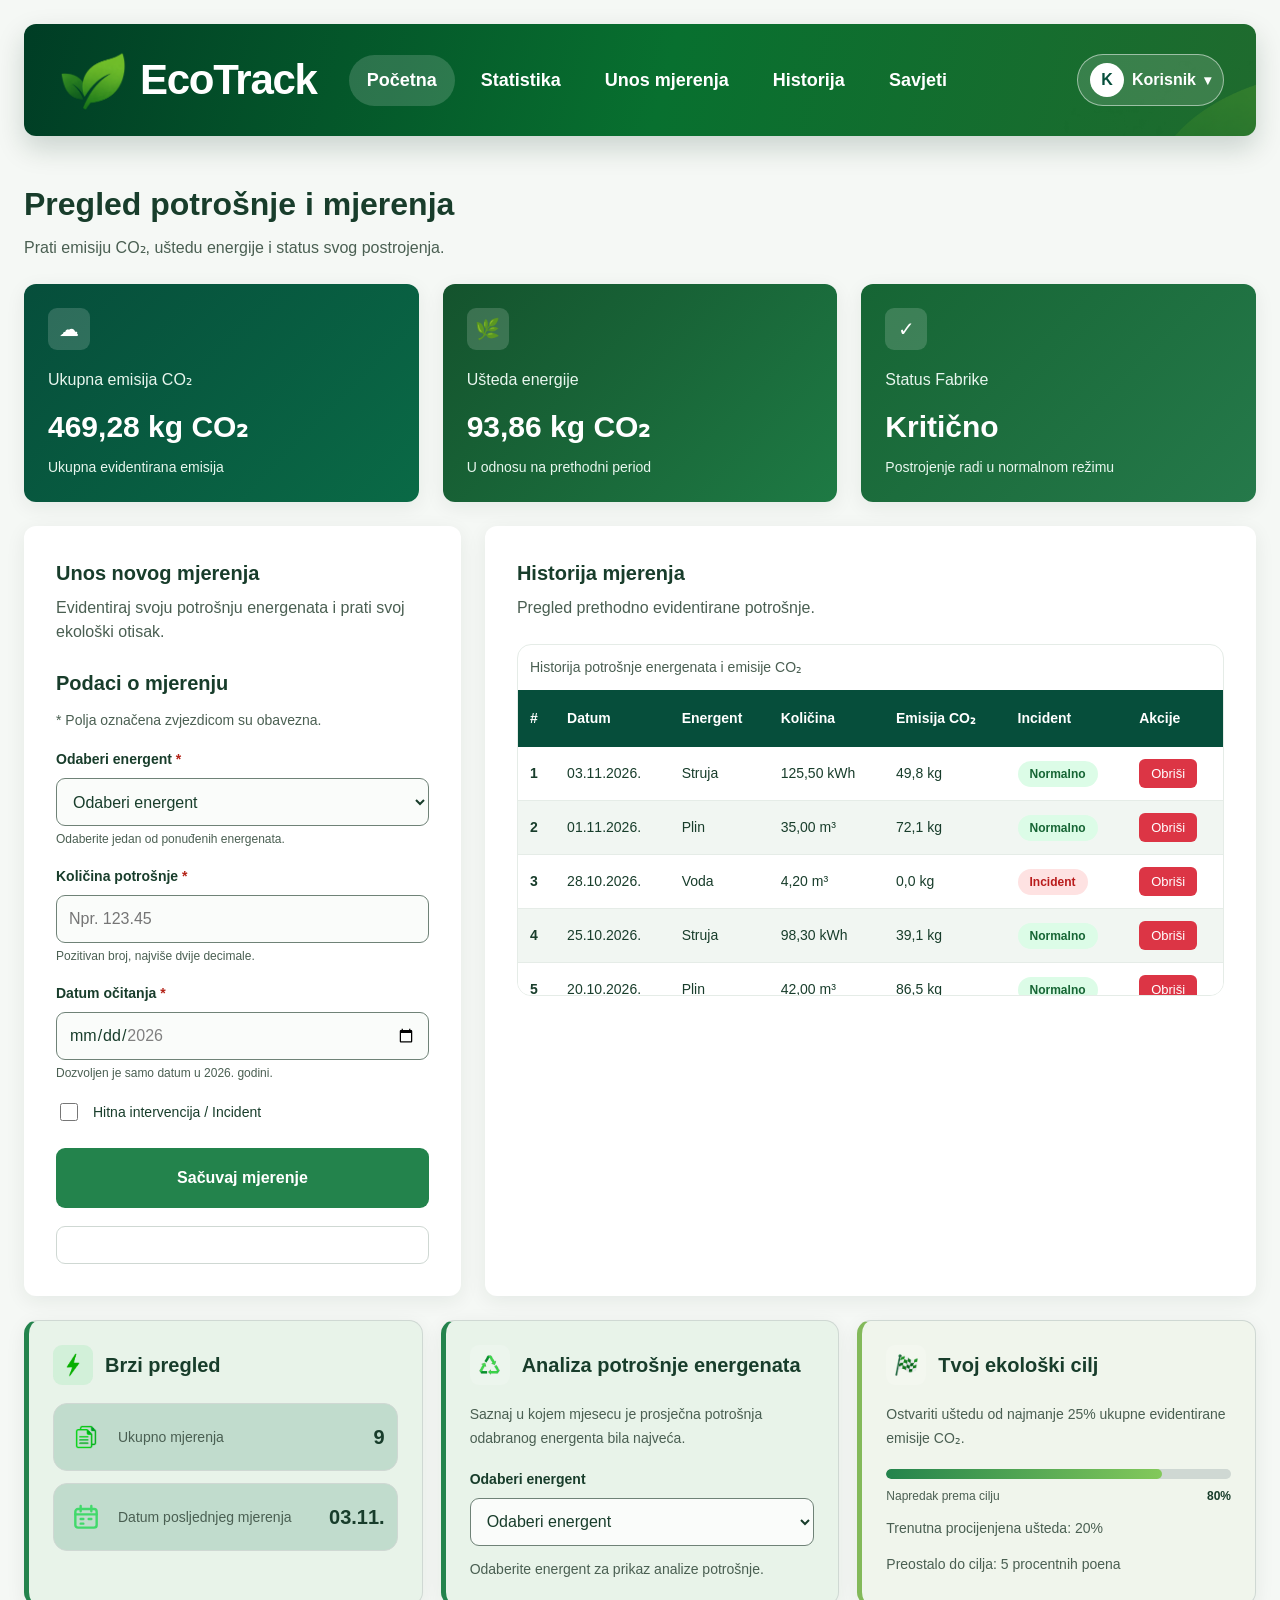
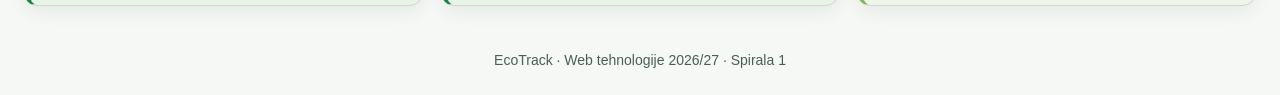
==== index.html @ dee5cf3b "Uradjena prepravka rasporeda repozitorija main(spirala2)" ====
<!DOCTYPE html>
<html lang="bs">
<head>
    <meta charset="UTF-8">
    <meta name="viewport" content="width=device-width, initial-scale=1.0">
    <title>EcoTrack</title>
    <link rel="stylesheet" href="css/stil.css">
</head>

<body>

<!--ZAGLAVLJE-->
    <header class="site-header">

        <h1 class="logo">
            <img src="slike/ecotrack-logo.png" alt="">
            EcoTrack
        </h1>

        <nav class="main-nav" aria-label="Glavna navigacija">
            <ul>
                <li><a href="#pocetna" aria-current="page">Početna</a></li>
                <li><a href="#statistika">Statistika</a></li>
                <li><a href="#mjerenje">Unos mjerenja</a></li>
                <li><a href="#historija">Historija</a></li>
                <li><a href="#savjeti">Savjeti</a></li>
            </ul>
        </nav>

        <nav class="profile-menu" aria-label="Korisnički meni">
            <input class="profile-toggle sr-only" type="checkbox" id="profile-toggle">
            <label class="profile-trigger" for="profile-toggle">
                <span class="profile-avatar" aria-hidden="true">K</span>
                <span class="profile-name">Korisnik</span>
                <span class="profile-arrow" aria-hidden="true">▾</span>
                <span class="sr-only">– korisnički meni</span>
            </label>
            <ul class="profile-dropdown">
                <li><a href="#profil">Moj profil</a></li>
                <li><a href="#postavke">Postavke</a></li>
                <li><a href="#odjava">Odjava</a></li>
            </ul>
        </nav>

    </header>


    <!-- GLAVNI RADNI PROSTOR -->
    <main class="main-content" id="pocetna">

        <header class="dashboard-heading">
            <h2>Pregled potrošnje i mjerenja</h2>
            <p>Prati emisiju CO₂, uštedu energije i status svog postrojenja.</p>
        </header>

        <section class="statistics-section" id="statistika" aria-label="Pregled statističkih podataka">

            <article class="stat-card co2">
                <span class="stat-icon" aria-hidden="true">☁</span>
                <h3>Ukupna emisija CO₂</h3>
                <p data-testid="kartica-emisija">245,8 <span>kg CO₂</span></p>
                <small>Ukupna evidentirana emisija</small>
            </article>

            <article class="stat-card energy">
                <span class="stat-icon" aria-hidden="true">🌿</span>
                <h3>Ušteda energije</h3>
                <p data-testid="kartica-usteda">18,5%</p>
                <small>U odnosu na prethodni period</small>
            </article>

            <article class="stat-card status">
                <span class="stat-icon" aria-hidden="true">✓</span>
                <h3>Status Fabrike</h3>
                <p data-testid="kartica-status">Aktivno</p>
                <small>Postrojenje radi u normalnom režimu</small>
            </article>

        </section>


        <!-- Forma za unos mjerenja -->
        <section class="measurement-section" id="mjerenje" aria-labelledby="measurement-title">

            <header class="section-header">
                <h2 id="measurement-title">Unos novog mjerenja</h2>
                <p>Evidentiraj svoju potrošnju energenata i prati svoj ekološki otisak.</p>
            </header>

            <form action="#" method="get" data-testid="forma">
                <fieldset>
                    <legend>Podaci o mjerenju</legend>

                    <p class="required-note">
                        <span aria-hidden="true">*</span> Polja označena zvjezdicom su obavezna.
                    </p>

                    <label for="energent">
                        Odaberi energent
                        <span class="required-mark" aria-hidden="true">*</span>
                        <span class="sr-only">(obavezno)</span>
                    </label>
                    <select id="energent" name="energent" data-testid="energent" required aria-describedby="energent-hint">
                        <option value="">Odaberi energent</option>
                        <option value="struja">Struja</option>
                        <option value="plin">Plin</option>
                        <option value="voda">Voda</option>
                    </select>
                    <small class="field-hint" id="energent-hint">Odaberite jedan od ponuđenih energenata.</small>

                    <label for="kolicina">
                        Količina potrošnje
                        <span class="required-mark" aria-hidden="true">*</span>
                        <span class="sr-only">(obavezno)</span>
                    </label>
                    <input type="number" id="kolicina" name="kolicina" data-testid="kolicina"
                           min="0.01" max="999999.99" step="0.01"
                           inputmode="decimal" placeholder="Npr. 123.45"
                           required aria-describedby="kolicina-hint">
                    <small class="field-hint" id="kolicina-hint">Pozitivan broj, najviše dvije decimale.</small>

                    <label for="datum">
                        Datum očitanja
                        <span class="required-mark" aria-hidden="true">*</span>
                        <span class="sr-only">(obavezno)</span>
                    </label>
                    <input type="date" id="datum" name="datum" data-testid="datum"
                           min="2026-01-01" max="2026-12-31"
                           required aria-describedby="datum-hint datum-prikaz">
                    <small class="field-hint" id="datum-hint">Dozvoljen je samo datum u 2026. godini.</small>
                    <small class="date-preview" id="datum-prikaz" aria-live="polite"></small>

                    <label class="incident-label" for="incident">
                        <input type="checkbox" id="incident" name="incident" data-testid="incident">
                        Hitna intervencija / Incident
                    </label>

                    <button type="submit" class="submit-button" data-testid="submit">Sačuvaj mjerenje</button>
                </fieldset>
            </form>

            <div id="poruke" data-testid="poruke"
                role="status" aria-live="polite">
            </div>

        </section>


        <!-- Historija mjerenja -->
        <section class="history-section" id="historija" aria-labelledby="history-title">

            <header class="section-header">
                <h2 id="history-title">Historija mjerenja</h2>
                <p>Pregled prethodno evidentirane potrošnje.</p>
            </header>

            <div class="table-container" role="region" aria-label="Tabela historije mjerenja (može se pomjerati)" tabindex="0">
                <table data-testid="tabela">
                    <caption>Historija potrošnje energenata i emisije CO₂</caption>

                    <thead>
                        <tr>
                            <th scope="col">#</th>
                            <th scope="col">Datum</th>
                            <th scope="col">Energent</th>
                            <th scope="col">Količina</th>
                            <th scope="col">Emisija CO₂</th>
                            <th scope="col">Incident</th>
                            <th scope="col">Akcije</th>
                        </tr>
                    </thead>

                    <tbody>
                        <tr>
                            <th scope="row">1</th>
                            <td data-column="datum"><time datetime="2026-11-03">03.11.2026.</time></td>
                            <td data-column="energent">Struja</td>
                            <td data-column="kolicina">125,50 kWh</td>
                            <td>49,8 kg</td>
                            <td data-column="incident">
                                <label class="status-badge normal">
                                    <input type="checkbox" class="sr-only" disabled>
                                                 Normalno
                                </label>
                            </td>
                        </tr>
                        <tr>
                            <th scope="row">2</th>
                            <td data-column="datum"><time datetime="2026-11-01">01.11.2026.</time></td>
                            <td data-column="energent">Plin</td>
                            <td data-column="kolicina">35,00 m³</td>
                            <td>72,1 kg</td>
                            <td data-column="incident">
                                <label class="status-badge normal">
                                        <input type="checkbox" class="sr-only" disabled>
                                                Normalno
                                </label>
                            </td>
                        </tr>
                        <tr>
                            <th scope="row">3</th>
                            <td data-column="datum"><time datetime="2026-10-28">28.10.2026.</time></td>
                            <td data-column="energent">Voda</td>
                            <td data-column="kolicina">4,20 m³</td>
                            <td>0,0 kg</td>
                            <td data-column="incident">
                                <label class="status-badge incident">
                                    <input type="checkbox" class="sr-only" checked disabled>
                                                Incident
                                </label>
                        </td>
                        </tr>
                        <tr>
                            <th scope="row">4</th>
                            <td data-column="datum"><time datetime="2026-10-25">25.10.2026.</time></td>
                            <td data-column="energent">Struja</td>
                            <td data-column="kolicina">98,30 kWh</td>
                            <td>39,1 kg</td>
                            <td data-column="incident">
                                <label class="status-badge normal">
                                    <input type="checkbox" class="sr-only" disabled>
                                    Normalno
                                </label>
                            </td>
                        </tr>
                        <tr>
                            <th scope="row">5</th>
                            <td data-column="datum"><time datetime="2026-10-20">20.10.2026.</time></td>
                            <td data-column="energent">Plin</td>
                            <td data-column="kolicina">42,00 m³</td>
                            <td>86,5 kg</td>
                            <td data-column="incident">
                                <label class="status-badge normal">
                                    <input type="checkbox" class="sr-only" disabled>
                                    Normalno
                                </label></td>
                        </tr>
                        <tr>
                            <th scope="row">6</th>
                            <td data-column="datum"><time datetime="2026-10-15">15.10.2026.</time></td>
                            <td data-column="energent">Voda</td>
                            <td data-column="kolicina">5,10 m³</td>
                            <td>0,0 kg</td>
                            <td data-column="incident">
                                <label class="status-badge normal">
                                    <input type="checkbox" class="sr-only" disabled>
                                    Normalno
                                </label>
                            </td>
                        </tr>
                        <tr>
                            <th scope="row">7</th>
                            <td data-column="datum"><time datetime="2026-10-12">12.10.2026.</time></td>
                            <td data-column="energent">Struja</td>
                            <td data-column="kolicina">110,75 kWh</td>
                            <td>44,0 kg</td>
                            <td data-column="incident">
                                <label class="status-badge normal">
                                    <input type="checkbox" class="sr-only" disabled>
                                    Normalno
                                </label>
                            </td>
                        </tr>
                        <tr>
                            <th scope="row">8</th>
                            <td data-column="datum"><time datetime="2026-10-08">08.10.2026.</time></td>
                            <td data-column="energent">Plin</td>
                            <td data-column="kolicina">38,50 m³</td>
                            <td>79,3 kg</td>
                            <td data-column="incident">
                                <label class="status-badge normal">
                                    <input type="checkbox" class="sr-only" disabled>
                                    Normalno
                                </label>
                            </td>
                        </tr>
                        <tr>
                            <th scope="row">9</th>
                            <td data-column="datum"><time datetime="2026-10-03">03.10.2026.</time></td>
                            <td data-column="energent">Struja</td>
                            <td data-column="kolicina">142,00 kWh</td>
                            <td>56,4 kg</td>
                            <td data-column="incident">
                                <label class="status-badge incident">
                                    <input type="checkbox" class="sr-only" checked disabled>
                                                Incident
                                </label>
                        </tr>
                    </tbody>
                </table>
            </div>

        </section>


        <!-- BOČNA TRAKA -->
        <aside class="eco-sidebar" id="savjeti" aria-label="Dodatne informacije i ekološki savjeti">

            <section class="quick-overview" aria-labelledby="quick-overview-title">
                <h2 id="quick-overview-title">
                    <span class="sidebar-icon"><img src="slike/zelena-munja.png" alt=""></span>
                    Brzi pregled
                </h2>

                <ul class="overview-list">
                    <li class="overview-item">
                        <span class="overview-icon"><img src="slike/zeleni-papiri.png" alt=""></span>
                        <span class="overview-label">Ukupno mjerenja</span>
                        <strong data-testid="pregled-broj-mjerenja">0</strong>
                    </li>
                    <li class="overview-item">
                        <span class="overview-icon">
                            <svg viewBox="0 0 24 24" aria-hidden="true" focusable="false">
                                <rect x="4" y="6" width="16" height="14" rx="2" />
                                <path d="M8 3.75v4M16 3.75v4M4 10h16M8 13.5h2M14 13.5h2M8 17h2" />
                            </svg>
                        </span>
                        <span class="overview-label">Datum posljednjeg mjerenja</span>
                        <strong data-testid="pregled-zadnje-mjerenje">—</strong>
                    </li>
                </ul>
            </section>

            <section class="eco-tip" aria-labelledby="analiza-title">
                <h2 id="analiza-title">
                    <span class="sidebar-icon"><img src="slike/eko-recikliranje.png" alt=""></span>
                    Analiza potrošnje energenata
                </h2>
                <p>Saznaj u kojem mjesecu je prosječna potrošnja odabranog energenta bila najveća.</p>
                <label for="analiza-energent">Odaberi energent</label>
                <select id="analiza-energent" data-testid="analiza-energent" aria-describedby="analiza-rezultat">
                    <option value="">Odaberi energent</option>
                    <option value="struja">Struja</option>
                    <option value="plin">Plin</option>
                    <option value="voda">Voda</option>
                </select>
                <p id="analiza-rezultat" data-testid="analiza-rezultat" aria-live="polite">Odaberite energent za prikaz analize potrošnje.</p>
            </section>

            <section class="eco-goal" aria-labelledby="eco-goal-title">
                <h2 id="eco-goal-title">
                    <span class="sidebar-icon"><img src="slike/zastavica-cilj.png" alt=""></span>
                    Tvoj ekološki cilj
                </h2>
                <p class="goal-description">Ostvariti uštedu od najmanje 25% ukupne evidentirane emisije CO₂.</p>
                <progress class="goal-progress" data-testid="cilj-napredak" value="0" max="100" aria-label="Napredak prema ekološkom cilju">0%</progress>
                <p class="goal-progress-label">
                    <span>Napredak prema cilju</span>
                    <strong data-testid="cilj-napredak-tekst">—</strong>
                </p>
                <p class="goal-detail" data-testid="cilj-usteda"></p>
                <p class="goal-detail" data-testid="cilj-preostalo" aria-live="polite">Nema dovoljno podataka za procjenu ekološkog cilja</p>
            </section>

        </aside>

    </main>


    <footer class="site-footer">
        <p>EcoTrack · Web tehnologije 2026/27 · Spirala 1</p>
    </footer>

<script type="module" src="js/app.js"></script>
</body>
</html>
---- css/stil.css ----
/*
   1. VARIJABLE
*/

:root {
    color-scheme: light;

    /* Boje: brend */
    --color-primary: #23834C;
    --color-primary-dark: #176B39;
    --color-primary-deep: #064E3B;
    --color-accent: #42D96B;
    --color-accent-soft: rgba(66, 217, 107, 0.13);
    --color-progress-end: #83C95B;
    --color-on-brand: #FFFFFF;
    --color-on-brand-soft: #E8F6EE;

    /* Boje: površine i tekst */
    --color-page: #F5F8F5;
    --color-surface: #FFFFFF;
    --color-surface-soft: #E8F3E9;
    --color-surface-alt: #F1F6F2;
    --color-text: #183D2B;
    --color-text-secondary: #4A5F52;

    /* Boje: ivice, polja, stanja */
    --color-border: #CFD8D3;
    --color-table-border: #E5ECE7;
    --color-input-bg: #FAFCFA;
    --color-input-border: #6F8277;
    --color-danger: #B42318;
    --color-valid: #23834C;
    --color-focus: #176B39;
    --color-row-hover: #E2F0E5;

    /* Zaglavlje */
    --header-start: #003D25;
    --header-mid: #08702F;
    --header-end: #1F6B2E;
    --header-decoration: url("../slike/list-dekoracija.png");
    --decoration-opacity: 0.22;
    --overlay-soft: rgba(255, 255, 255, 0.14);
    --overlay-hover: rgba(255, 255, 255, 0.16);
    --overlay-border: rgba(255, 255, 255, 0.5);

    /* Kartice */
    --card-co2-start: #064E3B;
    --card-co2-end: #0A6A46;
    --card-energy-start: #14532D;
    --card-energy-end: #1E7A44;
    --card-status-start: #166534;
    --card-status-end: #25794A;
    --card-icon-bg: rgba(255, 255, 255, 0.16);

    /* Bočna traka */
    --color-tip-bg: #E8F3E9;
    --color-tip-border: #23834C;
    --color-info-bg: #F0F5EC;
    --color-info-border: #83B95A;

    /* Statusne oznake */
    --badge-normal-bg: #DCFCE7;
    --badge-normal-text: #166534;
    --badge-incident-bg: #FEE2E2;
    --badge-incident-text: #B91C1C;

    /* Sjene */
    --shadow-card: 0 5px 20px rgba(0, 45, 25, 0.07);
    --shadow-navbar: 0 12px 28px rgba(0, 45, 25, 0.18);
    --shadow-card-hover: 0 13px 28px rgba(0, 45, 25, 0.22);
    --shadow-dropdown: 0 12px 28px rgba(0, 0, 0, 0.2);

    /* Razmaci */
    --space-2xs: 0.25rem;
    --space-xs: 0.5rem;
    --space-sm: 0.75rem;
    --space-md: 1.125rem;
    --space-lg: 1.5rem;
    --space-xl: 2rem;
    --space-2xl: 2.75rem;
    --gutter: clamp(0.75rem, 3vw, 1.5rem);

    /* Dimenzije */
    --content-max: 87rem;
    --sidebar-width: 18rem;
    --table-min-width: 33rem;
    --table-max-height: 22rem;
    --card-min-height: 11.875rem;
    --card-min-width: 15.5rem;
    --icon-box: 2.5rem;
    --icon-size: 1.45rem;

    /* Tipografija */
    --font-family-base: Arial, Helvetica, sans-serif;
    --font-size-xs: 0.75rem;
    --font-size-small: 0.875rem;
    --font-size-base: 1rem;
    --font-size-md: 1.125rem;
    --font-size-lg: 1.25rem;
    --font-size-xl: 1.875rem;
    --font-size-heading: 2rem;
    --font-size-logo: clamp(1.75rem, 5vw, 2.625rem);
    --line-height-base: 1.5;
    --line-height-text: 1.7;

    /* Ivice i zaobljenja */
    --border-width: 1px;
    --border-width-strong: 2px;
    --border-width-accent: 5px;
    --radius-small: 9px;
    --radius-medium: 12px;
    --radius-large: 14px;
    --radius-pill: 999px;

    /* Animacije */
    --transition-fast: 0.2s ease;
    --transition-card: 0.25s ease;
}

@media (prefers-color-scheme: dark) {
    :root {
        color-scheme: dark;

        --color-page: #101914;
        --color-surface: #1B2921;
        --color-surface-soft: #24372B;
        --color-surface-alt: #26382D;
        --color-text: #E5F0E8;
        --color-text-secondary: #B4C5B8;

        --color-border: #52675A;
        --color-table-border: #3B5042;
        --color-input-bg: #17231B;
        --color-input-border: #8DA395;
        --color-danger: #FF8A94;
        --color-valid: #75C995;
        --color-focus: #75C995;
        --color-row-hover: #314A39;

        --color-primary-deep: #075B43;

        --color-tip-bg: #24372B;
        --color-tip-border: #48A66B;
        --color-info-bg: #1D3026;
        --color-info-border: #8BC85F;

        --badge-normal-bg: #1F4D32;
        --badge-normal-text: #C6F6D5;
        --badge-incident-bg: #5B1A1F;
        --badge-incident-text: #FECACA;

        --shadow-card: 0 5px 20px rgba(0, 0, 0, 0.25);
        --shadow-navbar: 0 12px 28px rgba(0, 0, 0, 0.35);
        --shadow-card-hover: 0 13px 28px rgba(0, 0, 0, 0.45);
        --shadow-dropdown: 0 12px 28px rgba(0, 0, 0, 0.5);
    }
}

/* Korisnici koji ne žele animacije */
@media (prefers-reduced-motion: reduce) {
    :root {
        --transition-fast: 0s;
        --transition-card: 0s;
    }

    html {
        scroll-behavior: auto;
    }
}


/*
   2. OSNOVNE POSTAVKE
*/

*,
*::before,
*::after {
    box-sizing: border-box;
}

html {
    scroll-behavior: smooth;
}

body {
    margin: 0;
    background-color: var(--color-page);
    color: var(--color-text);
    font-family: var(--font-family-base);
    font-size: var(--font-size-base);
    line-height: var(--line-height-base);

    /* Duge riječi se lome umjesto da probiju kontejner */
    overflow-wrap: anywhere;
}

:focus-visible {
    outline: var(--border-width-strong) solid var(--color-focus);
    outline-offset: var(--space-2xs);
}

/* Vidljivo samo čitačima ekrana */
.sr-only {
    position: absolute;
    width: 1px;
    height: 1px;
    margin: -1px;
    padding: 0;
    overflow: hidden;
    clip-path: inset(50%);
    white-space: nowrap;
    border: 0;
}


/*
   3. ZAGLAVLJE, NAVIGACIJA I PROFIL
*/

.site-header {
    position: relative;
    z-index: 1;

    display: flex;
    flex-wrap: wrap;
    align-items: center;
    gap: var(--space-md) var(--space-xl);

    width: min(calc(100% - 2 * var(--gutter)), var(--content-max));
    min-height: 7rem;
    margin: var(--gutter) auto 0;
    padding: var(--space-md) var(--space-xl);

    border-radius: var(--radius-medium);
    background: linear-gradient(
        105deg,
        var(--header-start) 0%,
        var(--header-mid) 52%,
        var(--header-end) 100%
    );
    box-shadow: var(--shadow-navbar);
}

/* Dekorativni list u uglu; pseudo-element se sam odsijeca na rubove zaglavlja */
.site-header::before {
    content: "";
    position: absolute;
    inset: 0;

    border-radius: inherit;
    background: var(--header-decoration) no-repeat right -2rem bottom -7rem / 14rem auto;
    opacity: var(--decoration-opacity);
    pointer-events: none;
}

/* position: relative da sadržaj bude iznad dekoracije */
.logo,
.main-nav,
.profile-menu {
    position: relative;
}

.logo {
    display: flex;
    align-items: center;
    gap: var(--space-sm);
    margin: 0;

    color: var(--color-on-brand);
    font-size: var(--font-size-logo);
    letter-spacing: -0.03em;
}

.logo img {
    display: block;
    width: 4.5rem;
    height: auto;
}

/* Navigacija */

.main-nav ul {
    display: flex;
    flex-wrap: wrap;
    align-items: center;
    gap: var(--space-xs);

    margin: 0;
    padding: 0;
    list-style: none;
}

.main-nav a {
    display: block;
    padding: var(--space-sm) var(--space-md);

    border-radius: var(--radius-pill);
    color: var(--color-on-brand);
    font-size: var(--font-size-md);
    font-weight: 600;
    text-decoration: none;
    white-space: nowrap;

    transition: background-color var(--transition-fast);
}

.main-nav a:hover,
.main-nav a[aria-current="page"] {
    background-color: var(--overlay-hover);
}

.site-header :focus-visible {
    outline-color: var(--color-on-brand);
}

.profile-menu {
    margin-left: auto;
}

.profile-trigger {
    display: flex;
    align-items: center;
    gap: var(--space-xs);
    padding: var(--space-xs) var(--space-sm);

    border: var(--border-width) solid var(--overlay-border);
    border-radius: var(--radius-pill);
    background-color: var(--overlay-soft);
    color: var(--color-on-brand);
    font-weight: 600;
    cursor: pointer;

    transition: background-color var(--transition-fast);
}

.profile-menu:hover .profile-trigger,
.profile-toggle:checked + .profile-trigger {
    background-color: var(--overlay-hover);
}

.profile-toggle:focus-visible + .profile-trigger {
    outline: var(--border-width-strong) solid var(--color-on-brand);
    outline-offset: var(--space-2xs);
}

.profile-avatar {
    display: flex;
    align-items: center;
    justify-content: center;
    width: 2.125rem;
    height: 2.125rem;

    border-radius: 50%;
    background-color: var(--color-on-brand);
    color: var(--color-primary-deep);
    font-weight: 700;
}

.profile-arrow {
    font-size: var(--font-size-small);
}

.profile-dropdown {
    position: absolute;
    top: calc(100% + var(--space-xs));
    right: 0;

    display: none;
    min-width: 11rem;
    margin: 0;
    padding: var(--space-xs);
    list-style: none;

    border: var(--border-width) solid var(--color-border);
    border-radius: var(--radius-large);
    background-color: var(--color-surface);
    box-shadow: var(--shadow-dropdown);
}

.profile-dropdown::before {
    content: "";
    position: absolute;
    inset: auto 0 100% 0;
    height: var(--space-xs);
}

.profile-menu:hover .profile-dropdown,
.profile-toggle:checked ~ .profile-dropdown,
.profile-menu:has(:focus-visible) .profile-dropdown {
    display: block;
}

.profile-dropdown a {
    display: block;
    padding: var(--space-sm);

    border-radius: var(--radius-small);
    color: var(--color-text);
    text-decoration: none;
    white-space: nowrap;
}

.profile-dropdown a:hover,
.profile-dropdown a:focus-visible {
    background-color: var(--color-surface-soft);
}

.profile-dropdown :focus-visible {
    outline-color: var(--color-focus);
}


/*
   4. RASPORED GLAVNOG DIJELA
*/

.main-content {
    display: grid;
    grid-template-columns: minmax(0, 1fr);
    gap: var(--space-lg);

    width: min(calc(100% - 2 * var(--gutter)), var(--content-max));
    margin: var(--space-2xl) auto;
}

.dashboard-heading,
.statistics-section,
.eco-sidebar {
    grid-column: 1 / -1;
}

.dashboard-heading h2 {
    margin: 0 0 var(--space-xs);
    font-size: var(--font-size-heading);
}

.dashboard-heading p {
    margin: 0;
    color: var(--color-text-secondary);
}

@media (min-width: 56rem) {
    .main-content {
        grid-template-columns: minmax(18rem, 0.85fr) minmax(0, 1.5fr);
    }
}

@media (min-width: 90rem) {
    .main-content {
        grid-template-columns: minmax(18rem, 0.85fr) minmax(0, 1.5fr) var(--sidebar-width);
    }

    .dashboard-heading,
    .statistics-section {
        grid-column: 1 / 3;
    }

    .eco-sidebar {
        grid-column: 3;
        grid-row: 2 / span 2;
        grid-template-columns: minmax(0, 1fr);
    }
}


/*
   5. KARTICE
*/

.statistics-section {
    display: grid;
    grid-template-columns: repeat(auto-fit, minmax(min(100%, var(--card-min-width)), 1fr));
    gap: var(--space-lg);
}

.stat-card {
    min-width: 0;
    min-height: var(--card-min-height);
    padding: var(--space-lg);
    overflow: hidden;

    border-radius: var(--radius-medium);
    color: var(--color-on-brand);
    box-shadow: var(--shadow-card);

    transition: transform var(--transition-card), box-shadow var(--transition-card);
}

.stat-card.co2 {
    background: linear-gradient(135deg, var(--card-co2-start), var(--card-co2-end));
}

.stat-card.energy {
    background: linear-gradient(135deg, var(--card-energy-start), var(--card-energy-end));
}

.stat-card.status {
    background: linear-gradient(135deg, var(--card-status-start), var(--card-status-end));
}

.stat-icon {
    display: flex;
    align-items: center;
    justify-content: center;
    width: 2.625rem;
    height: 2.625rem;
    margin-bottom: var(--space-md);

    border-radius: var(--radius-small);
    background-color: var(--card-icon-bg);
    font-size: var(--font-size-lg);
}

.stat-card h3 {
    margin: 0 0 var(--space-sm);
    color: var(--color-on-brand-soft);
    font-size: var(--font-size-base);
    font-weight: 500;
}

.stat-card p {
    margin: 0 0 var(--space-xs);
    font-size: var(--font-size-xl);
    font-weight: 700;
}

.stat-card p span {
    font-size: var(--font-size-small);
    font-weight: 400;
}

.stat-card small {
    display: block;
    color: var(--color-on-brand-soft);
    font-size: var(--font-size-small);
}

/* Hover: transform pravi stacking context, zato je zaglavlje iznad kartica */
.stat-card:hover {
    transform: translateY(-0.3rem) scale(1.02);
    box-shadow: var(--shadow-card-hover);
}


/*
   6. FORMA
*/

.measurement-section,
.history-section {
    min-width: 0;
    padding: var(--space-xl);

    border-radius: var(--radius-medium);
    background-color: var(--color-surface);
    box-shadow: var(--shadow-card);
}

.section-header {
    margin-bottom: var(--space-lg);
}

.section-header h2 {
    margin: 0 0 var(--space-xs);
    font-size: var(--font-size-lg);
}

.section-header p {
    margin: 0;
    color: var(--color-text-secondary);
}

fieldset {
    min-width: 0;
    margin: 0;
    padding: 0;
    border: 0;
}

legend {
    margin-bottom: var(--space-sm);
    padding: 0;
    font-size: var(--font-size-lg);
    font-weight: 700;
}

.required-note {
    margin: 0 0 var(--space-md);
    color: var(--color-text-secondary);
    font-size: var(--font-size-small);
}

.required-mark {
    color: var(--color-danger);
}

.measurement-section label {
    display: block;
    margin-bottom: var(--space-xs);
    font-size: var(--font-size-small);
    font-weight: 600;
}

.measurement-section input:not([type="checkbox"]),
.measurement-section select {
    display: block;
    width: 100%;
    height: 3rem;
    margin-bottom: var(--space-2xs);
    padding: 0 var(--space-sm);

    border: var(--border-width) solid var(--color-input-border);
    border-radius: var(--radius-small);
    background-color: var(--color-input-bg);
    color: var(--color-text);
    font: inherit;
}

.field-hint {
    display: block;
    margin-bottom: var(--space-md);
    color: var(--color-text-secondary);
    font-size: var(--font-size-xs);
}

/* Nevalidno: samo nakon interakcije (:user-invalid).
   Ne oslanjamo se samo na boju, tekst postaje podebljan i dobija ikonu. */
.measurement-section form:not([novalidate]) input:user-invalid,
.measurement-section form:not([novalidate]) select:user-invalid {
    border-color: var(--color-danger);
    box-shadow: 0 0 0 var(--border-width) var(--color-danger);
}

.measurement-section form:not([novalidate]) input:user-invalid + .field-hint,
.measurement-section form:not([novalidate]) select:user-invalid + .field-hint {
    color: var(--color-danger);
    font-weight: 700;
}

.measurement-section form:not([novalidate]) input:user-invalid + .field-hint::before,
.measurement-section form:not([novalidate]) select:user-invalid + .field-hint::before {
    content: "⚠ ";
}

.measurement-section input:not([type="checkbox"]):valid,
.measurement-section select:valid {
    border-color: var(--color-valid);
    box-shadow: 0 0 0 var(--border-width) var(--color-valid);
}

.measurement-section input:not([type="checkbox"])[aria-invalid="true"],
.measurement-section select[aria-invalid="true"] {
    border-color: var(--color-danger);
    box-shadow: 0 0 0 var(--border-width) var(--color-danger);
}

.date-preview:not(:empty) {
    display: block;
    margin: calc(-1 * var(--space-xs)) 0 var(--space-md);
    color: var(--color-text-secondary);
    font-size: var(--font-size-small);
}

#poruke:not(:empty) {
    margin-top: var(--space-md);
    padding: var(--space-md);
    border: var(--border-width) solid var(--color-border);
    border-radius: var(--radius-small);
}

#poruke.poruka-greska {
    background-color: var(--badge-incident-bg);
    border-color: var(--color-danger);
    color: var(--badge-incident-text);
}

#poruke.poruka-uspjeh {
    background-color: var(--badge-normal-bg);
    border-color: var(--color-valid);
    color: var(--badge-normal-text);
}

#poruke.poruka-greska strong::before {
    content: "⚠ ";
}

#poruke.poruka-uspjeh::before {
    content: "✓ ";
    font-weight: 700;
}

#poruke p {
    margin: var(--space-xs) 0;
}

#poruke ul {
    margin: var(--space-xs) 0 0;
    padding-left: var(--space-lg);
}

#poruke li + li {
    margin-top: var(--space-2xs);
}

.measurement-section .incident-label {
    display: flex;
    align-items: center;
    gap: var(--space-sm);
    margin: var(--space-xs) 0 var(--space-lg);

    font-weight: 400;
    cursor: pointer;
}

.incident-label input {
    flex-shrink: 0;
    width: 1.125rem;
    height: 1.125rem;
    accent-color: var(--color-primary);
    cursor: pointer;
}

.submit-button {
    width: 100%;
    padding: var(--space-md);

    border: 0;
    border-radius: var(--radius-small);
    background-color: var(--color-primary);
    color: var(--color-on-brand);
    font: inherit;
    font-weight: 700;
    cursor: pointer;

    transition: background-color var(--transition-fast);
}

.submit-button:hover {
    background-color: var(--color-primary-dark);
}


/*
   7. TABELA
*/

.table-container {
    max-height: var(--table-max-height);
    overflow: auto;

    border: var(--border-width) solid var(--color-table-border);
    border-radius: var(--radius-large);
}

table {
    width: 100%;
    min-width: var(--table-min-width);
    border-collapse: separate;
    border-spacing: 0;
    text-align: left;
}

caption {
    padding: var(--space-sm);
    color: var(--color-text-secondary);
    font-size: var(--font-size-small);
    text-align: left;
}

thead th {
    position: sticky;
    top: 0;

    padding: var(--space-md) var(--space-sm);
    background-color: var(--color-primary-deep);
    color: var(--color-on-brand);
    font-size: var(--font-size-small);
    white-space: nowrap;
}

tbody th,
tbody td {
    padding: var(--space-sm);
    border-bottom: var(--border-width) solid var(--color-table-border);
    font-size: var(--font-size-small);
    white-space: nowrap;
}

tbody tr:nth-child(odd) {
    background-color: var(--color-surface);
}

tbody tr:nth-child(even) {
    background-color: var(--color-surface-alt);
}

tbody tr:hover {
    background-color: var(--color-row-hover);
}

.status-badge {
    display: inline-block;
    padding: var(--space-2xs) var(--space-sm);

    border-radius: var(--radius-pill);
    font-size: var(--font-size-xs);
    font-weight: 700;
}

.status-badge.normal {
    background-color: var(--badge-normal-bg);
    color: var(--badge-normal-text);
}

.status-badge.incident {
    background-color: var(--badge-incident-bg);
    color: var(--badge-incident-text);
}


/*
   8. BOČNA TRAKA I PODNOŽJE
*/

.eco-sidebar {
    display: grid;
    grid-template-columns: repeat(auto-fit, minmax(min(100%, 17rem), 1fr));
    gap: var(--space-md);
    align-content: start;
    min-width: 0;
}

.eco-sidebar section {
    min-width: 0;
    padding: var(--space-lg);

    border: var(--border-width) solid var(--color-border);
    border-left: var(--border-width-accent) solid var(--color-tip-border);
    border-radius: var(--radius-large);
    background-color: var(--color-tip-bg);
    box-shadow: var(--shadow-card);
}

.eco-sidebar .eco-goal {
    border-left-color: var(--color-info-border);
    background-color: var(--color-info-bg);
}

.eco-sidebar h2 {
    display: flex;
    align-items: center;
    gap: var(--space-sm);
    margin: 0 0 var(--space-md);

    font-size: var(--font-size-lg);
    line-height: 1.2;
}

.eco-sidebar h3 {
    margin: 0 0 var(--space-xs);
    font-size: var(--font-size-base);
}

.eco-sidebar p {
    margin: 0;
    color: var(--color-text-secondary);
    font-size: var(--font-size-small);
    line-height: var(--line-height-text);
}

.sidebar-icon {
    display: flex;
    flex: 0 0 var(--icon-box);
    align-items: center;
    justify-content: center;
    height: var(--icon-box);

    border-radius: var(--radius-small);
    background-color: var(--card-icon-bg);
}

.sidebar-icon img,
.overview-icon img {
    display: block;
    width: var(--icon-size);
    height: var(--icon-size);
    object-fit: contain;
}


.quick-overview .sidebar-icon {
    background-color: var(--color-accent-soft);
}

.overview-list {
    display: grid;
    gap: var(--space-sm);
    margin: 0;
    padding: 0;
    list-style: none;
}

.overview-item {
    display: grid;
    grid-template-columns: var(--icon-box) minmax(0, 1fr) auto;
    align-items: center;
    gap: var(--space-sm);
    min-height: 4.25rem;
    padding: var(--space-sm);

    border: var(--border-width) solid var(--color-border);
    border-radius: var(--radius-large);
    background-color: color-mix(in srgb, var(--color-surface) 72%, var(--color-primary) 28%);
}

.overview-icon {
    display: flex;
    align-items: center;
    justify-content: center;
    color: var(--color-accent);
}

.overview-icon svg {
    width: 2rem;
    height: 2rem;
    fill: none;
    stroke: currentColor;
    stroke-width: 1.8;
    stroke-linecap: round;
    stroke-linejoin: round;
}

.overview-label {
    color: var(--color-text-secondary);
    font-size: var(--font-size-small);
    line-height: 1.3;
    overflow-wrap: normal;
}

.overview-item strong {
    font-size: var(--font-size-lg);
    line-height: 1.1;
    white-space: nowrap;
}

.eco-tip label {
    display: block;
    margin: var(--space-md) 0 var(--space-xs);
    font-size: var(--font-size-small);
    font-weight: 600;
}

.eco-tip select {
    width: 100%;
    min-height: 3rem;
    padding: var(--space-sm);
    border: var(--border-width) solid var(--color-input-border);
    border-radius: var(--radius-small);
    background-color: var(--color-input-bg);
    color: var(--color-text);
    font: inherit;
}

.eco-tip select:focus-visible {
    outline: var(--border-width-strong) solid var(--color-focus);
    outline-offset: var(--space-2xs);
}

.eco-tip #analiza-rezultat,
.eco-goal .goal-detail {
    margin-top: var(--space-sm);
}

.eco-goal .goal-description {
    margin-bottom: var(--space-md);
}

.goal-progress {
    display: block;
    width: 100%;
    height: 0.65rem;
    overflow: hidden;

    appearance: none;
    border: 0;
    border-radius: var(--radius-pill);
    background-color: var(--color-border);
}

.goal-progress::-webkit-progress-bar {
    background-color: var(--color-border);
}

.goal-progress::-webkit-progress-value {
    border-radius: var(--radius-pill);
    background: linear-gradient(90deg, var(--color-primary), var(--color-progress-end));
}

.goal-progress::-moz-progress-bar {
    border-radius: var(--radius-pill);
    background: linear-gradient(90deg, var(--color-primary), var(--color-progress-end));
}

.eco-goal .goal-progress-label {
    display: flex;
    justify-content: space-between;
    gap: var(--space-sm);
    margin-top: var(--space-xs);
    font-size: var(--font-size-xs);
    line-height: var(--line-height-base);
}

.goal-progress-label strong {
    color: var(--color-text);
}

.site-footer {
    width: min(calc(100% - 2 * var(--gutter)), var(--content-max));
    margin: 0 auto var(--space-lg);
    color: var(--color-text-secondary);
    font-size: var(--font-size-small);
    text-align: center;
}

.site-footer p {
    margin: 0;
}

/* Animacija novododanog mjerenja */
tr.--new {
    animation: fadeInRow 0.6s ease-in-out;
}

@keyframes fadeInRow {
    from {
        opacity: 0;
        background-color: #d9f7df;
    }

    to {
        opacity: 1;
        background-color: transparent;
    }
}

/* Dugme za brisanje */
.delete-button {
    padding: 7px 12px;
    border: none;
    border-radius: 6px;
    background-color: #dc3545;
    color: white;
    cursor: pointer;
    font-size: 13px;
}

.delete-button:hover {
    background-color: #b02a37;
}
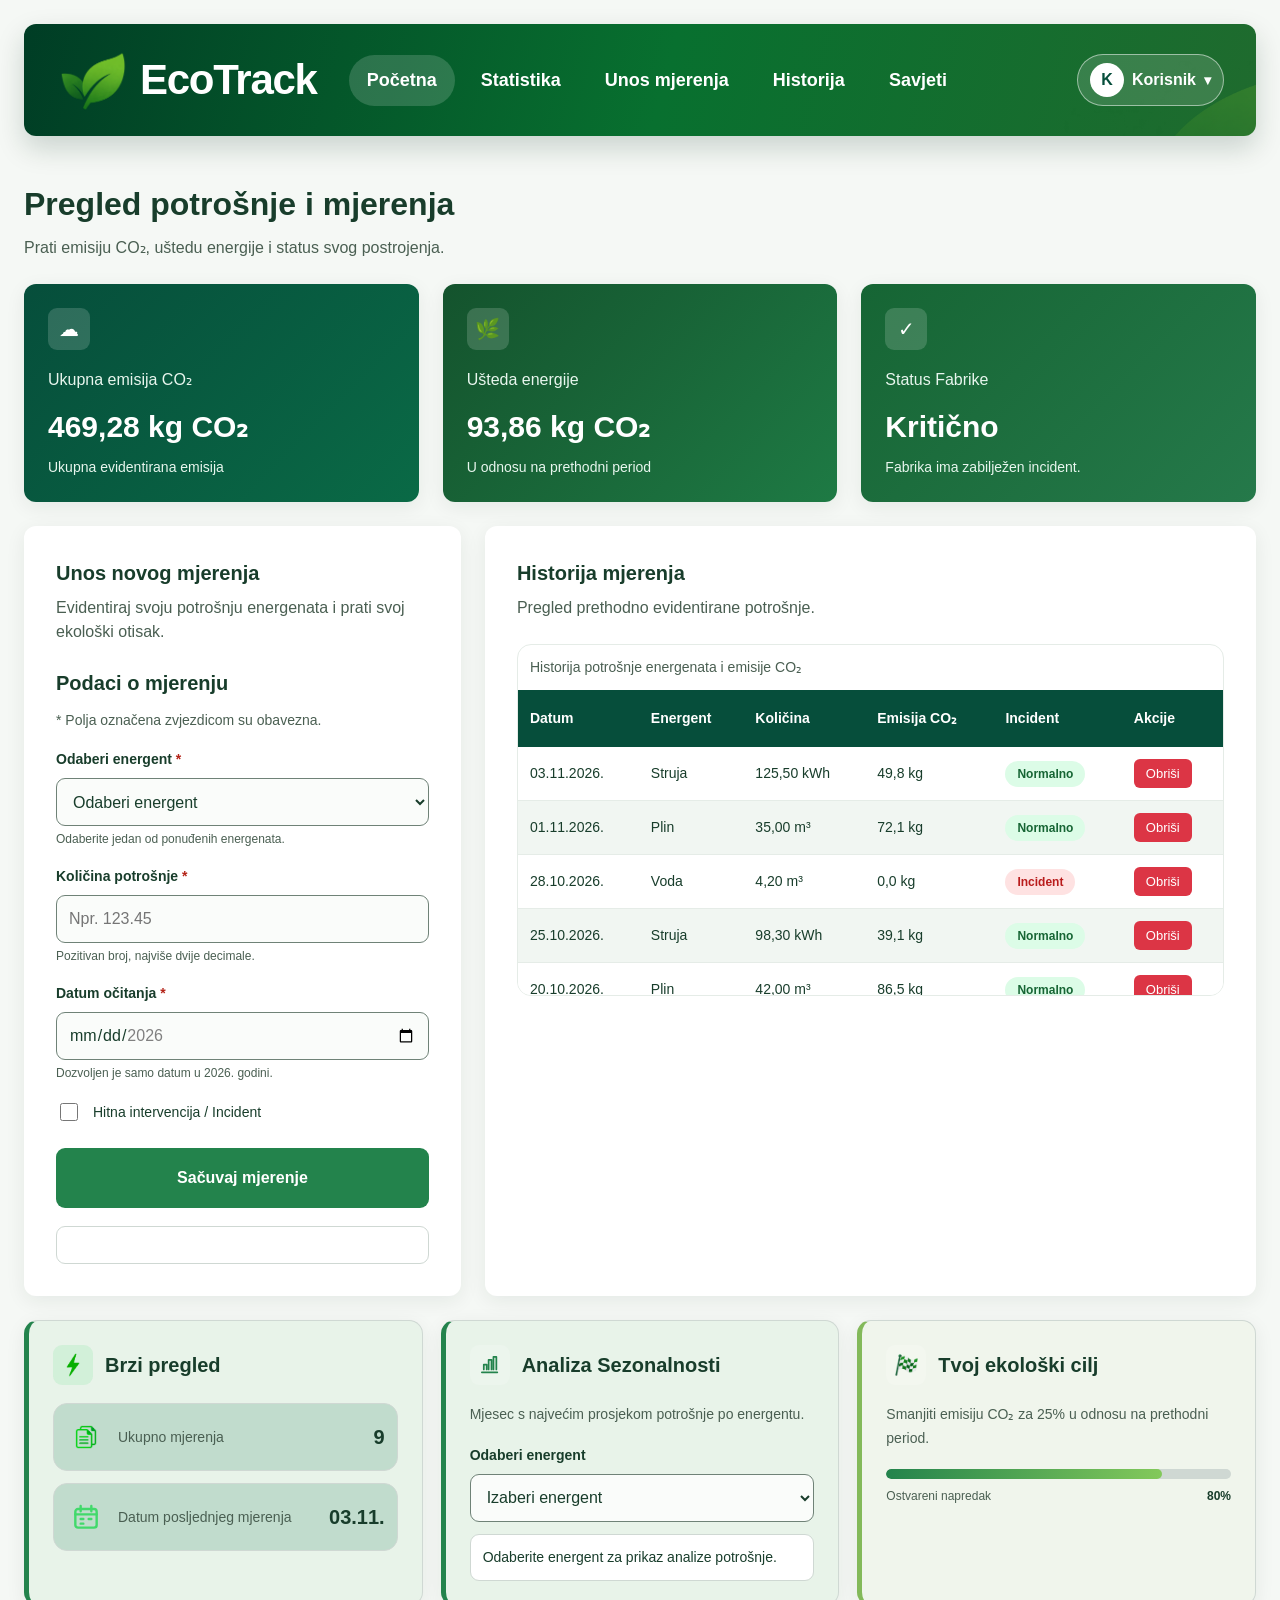
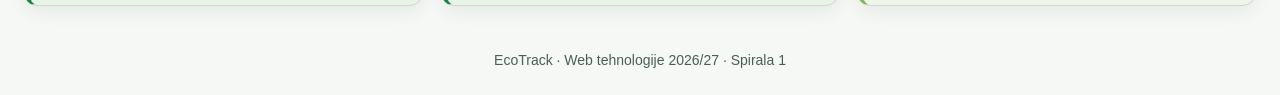
==== commit b6913afc: "Dodane odredjene promejne na UI oko dodavanje novog UI elementa vezan za dodatnu funkcionalnsot sezo" ====
--- a/index.html
+++ b/index.html
@@ -73,7 +73,7 @@
                 <span class="stat-icon" aria-hidden="true">✓</span>
                 <h3>Status Fabrike</h3>
                 <p data-testid="kartica-status">Aktivno</p>
-                <small>Postrojenje radi u normalnom režimu</small>
+                <small data-testid="status-opis">Postrojenje radi u normalnom režimu.</small>
             </article>
 
         </section>
@@ -160,7 +160,6 @@
 
                     <thead>
                         <tr>
-                            <th scope="col">#</th>
                             <th scope="col">Datum</th>
                             <th scope="col">Energent</th>
                             <th scope="col">Količina</th>
@@ -172,7 +171,6 @@
 
                     <tbody>
                         <tr>
-                            <th scope="row">1</th>
                             <td data-column="datum"><time datetime="2026-11-03">03.11.2026.</time></td>
                             <td data-column="energent">Struja</td>
                             <td data-column="kolicina">125,50 kWh</td>
@@ -185,7 +183,6 @@
                             </td>
                         </tr>
                         <tr>
-                            <th scope="row">2</th>
                             <td data-column="datum"><time datetime="2026-11-01">01.11.2026.</time></td>
                             <td data-column="energent">Plin</td>
                             <td data-column="kolicina">35,00 m³</td>
@@ -198,7 +195,6 @@
                             </td>
                         </tr>
                         <tr>
-                            <th scope="row">3</th>
                             <td data-column="datum"><time datetime="2026-10-28">28.10.2026.</time></td>
                             <td data-column="energent">Voda</td>
                             <td data-column="kolicina">4,20 m³</td>
@@ -211,7 +207,6 @@
                         </td>
                         </tr>
                         <tr>
-                            <th scope="row">4</th>
                             <td data-column="datum"><time datetime="2026-10-25">25.10.2026.</time></td>
                             <td data-column="energent">Struja</td>
                             <td data-column="kolicina">98,30 kWh</td>
@@ -224,7 +219,6 @@
                             </td>
                         </tr>
                         <tr>
-                            <th scope="row">5</th>
                             <td data-column="datum"><time datetime="2026-10-20">20.10.2026.</time></td>
                             <td data-column="energent">Plin</td>
                             <td data-column="kolicina">42,00 m³</td>
@@ -236,7 +230,6 @@
                                 </label></td>
                         </tr>
                         <tr>
-                            <th scope="row">6</th>
                             <td data-column="datum"><time datetime="2026-10-15">15.10.2026.</time></td>
                             <td data-column="energent">Voda</td>
                             <td data-column="kolicina">5,10 m³</td>
@@ -249,7 +242,6 @@
                             </td>
                         </tr>
                         <tr>
-                            <th scope="row">7</th>
                             <td data-column="datum"><time datetime="2026-10-12">12.10.2026.</time></td>
                             <td data-column="energent">Struja</td>
                             <td data-column="kolicina">110,75 kWh</td>
@@ -262,7 +254,6 @@
                             </td>
                         </tr>
                         <tr>
-                            <th scope="row">8</th>
                             <td data-column="datum"><time datetime="2026-10-08">08.10.2026.</time></td>
                             <td data-column="energent">Plin</td>
                             <td data-column="kolicina">38,50 m³</td>
@@ -275,7 +266,6 @@
                             </td>
                         </tr>
                         <tr>
-                            <th scope="row">9</th>
                             <td data-column="datum"><time datetime="2026-10-03">03.10.2026.</time></td>
                             <td data-column="energent">Struja</td>
                             <td data-column="kolicina">142,00 kWh</td>
@@ -285,6 +275,7 @@
                                     <input type="checkbox" class="sr-only" checked disabled>
                                                 Incident
                                 </label>
+                            </td>
                         </tr>
                     </tbody>
                 </table>
@@ -323,18 +314,18 @@
 
             <section class="eco-tip" aria-labelledby="analiza-title">
                 <h2 id="analiza-title">
-                    <span class="sidebar-icon"><img src="slike/eko-recikliranje.png" alt=""></span>
-                    Analiza potrošnje energenata
+                    <span class="sidebar-icon analysis-icon" aria-hidden="true"><svg viewBox="0 0 24 24" focusable="false"><path d="M4 20h16M6 17v-5h3v5M11 17V7h3v10M16 17V4h3v13"/></svg></span>
+                    Analiza Sezonalnosti
                 </h2>
-                <p>Saznaj u kojem mjesecu je prosječna potrošnja odabranog energenta bila najveća.</p>
+                <p>Mjesec s najvećim prosjekom potrošnje po energentu.</p>
                 <label for="analiza-energent">Odaberi energent</label>
                 <select id="analiza-energent" data-testid="analiza-energent" aria-describedby="analiza-rezultat">
-                    <option value="">Odaberi energent</option>
+                    <option value="">Izaberi energent</option>
                     <option value="struja">Struja</option>
                     <option value="plin">Plin</option>
                     <option value="voda">Voda</option>
                 </select>
-                <p id="analiza-rezultat" data-testid="analiza-rezultat" aria-live="polite">Odaberite energent za prikaz analize potrošnje.</p>
+                <div id="analiza-rezultat" class="analysis-result" data-testid="analiza-rezultat" aria-live="polite">Odaberite energent za prikaz analize potrošnje.</div>
             </section>
 
             <section class="eco-goal" aria-labelledby="eco-goal-title">
@@ -342,14 +333,12 @@
                     <span class="sidebar-icon"><img src="slike/zastavica-cilj.png" alt=""></span>
                     Tvoj ekološki cilj
                 </h2>
-                <p class="goal-description">Ostvariti uštedu od najmanje 25% ukupne evidentirane emisije CO₂.</p>
+                <p class="goal-description">Smanjiti emisiju CO₂ za 25% u odnosu na prethodni period.</p>
                 <progress class="goal-progress" data-testid="cilj-napredak" value="0" max="100" aria-label="Napredak prema ekološkom cilju">0%</progress>
                 <p class="goal-progress-label">
-                    <span>Napredak prema cilju</span>
+                    <span>Ostvareni napredak</span>
                     <strong data-testid="cilj-napredak-tekst">—</strong>
                 </p>
-                <p class="goal-detail" data-testid="cilj-usteda"></p>
-                <p class="goal-detail" data-testid="cilj-preostalo" aria-live="polite">Nema dovoljno podataka za procjenu ekološkog cilja</p>
             </section>
 
         </aside>
@@ -361,6 +350,7 @@
         <p>EcoTrack · Web tehnologije 2026/27 · Spirala 1</p>
     </footer>
 
+<script defer src="js/Evidencija.js"></script>
 <script type="module" src="js/app.js"></script>
 </body>
 </html>
--- a/css/stil.css
+++ b/css/stil.css
@@ -771,6 +771,7 @@
 thead th {
     position: sticky;
     top: 0;
+    z-index: 1;
 
     padding: var(--space-md) var(--space-sm);
     background-color: var(--color-primary-deep);
@@ -800,6 +801,7 @@
 }
 
 .status-badge {
+    position: relative;
     display: inline-block;
     padding: var(--space-2xs) var(--space-sm);
 
@@ -972,6 +974,40 @@
     margin-top: var(--space-sm);
 }
 
+.analysis-icon svg {
+    width: var(--icon-size);
+    height: var(--icon-size);
+    fill: none;
+    stroke: var(--color-valid);
+    stroke-width: 1.8;
+    stroke-linecap: round;
+    stroke-linejoin: round;
+}
+
+.eco-tip .analysis-result {
+    margin-top: var(--space-md);
+    padding: var(--space-sm);
+    border: var(--border-width) solid var(--color-border);
+    border-radius: var(--radius-small);
+    background-color: var(--color-surface);
+    color: var(--color-text);
+    font-size: var(--font-size-small);
+    overflow-wrap: anywhere;
+}
+
+.analysis-result-label {
+    display: block;
+    color: var(--color-text-secondary);
+    font-size: var(--font-size-xs);
+    font-weight: 700;
+}
+
+.analysis-result-month {
+    display: block;
+    margin: var(--space-xs) 0;
+    font-size: var(--font-size-lg);
+}
+
 .eco-goal .goal-description {
     margin-bottom: var(--space-md);
 }
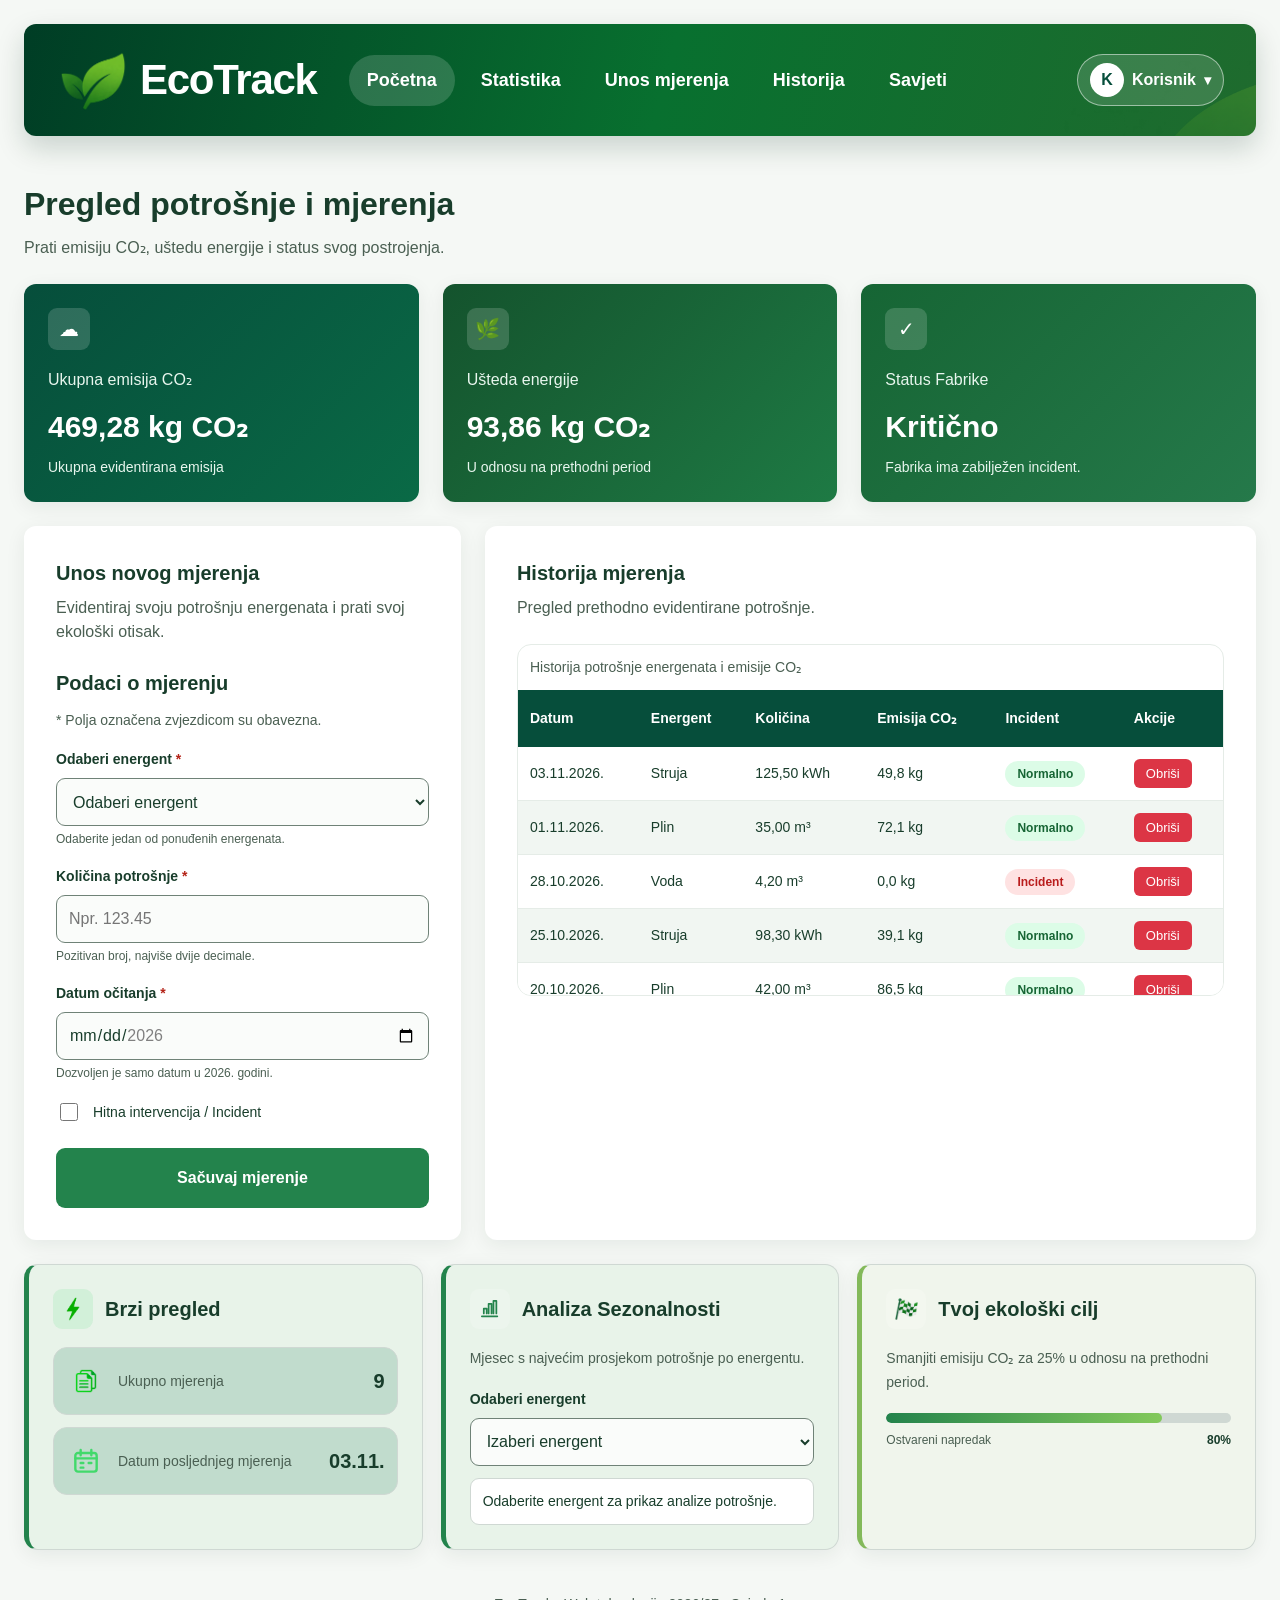
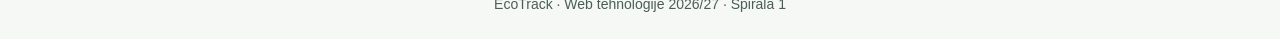
==== commit f795dc60: "Dodane su izmjene u Evidencija.js" ====
--- a/index.html
+++ b/index.html
@@ -140,8 +140,7 @@
             </form>
 
             <div id="poruke" data-testid="poruke"
-                role="status" aria-live="polite">
-            </div>
+                role="status" aria-live="polite"></div>
 
         </section>
 
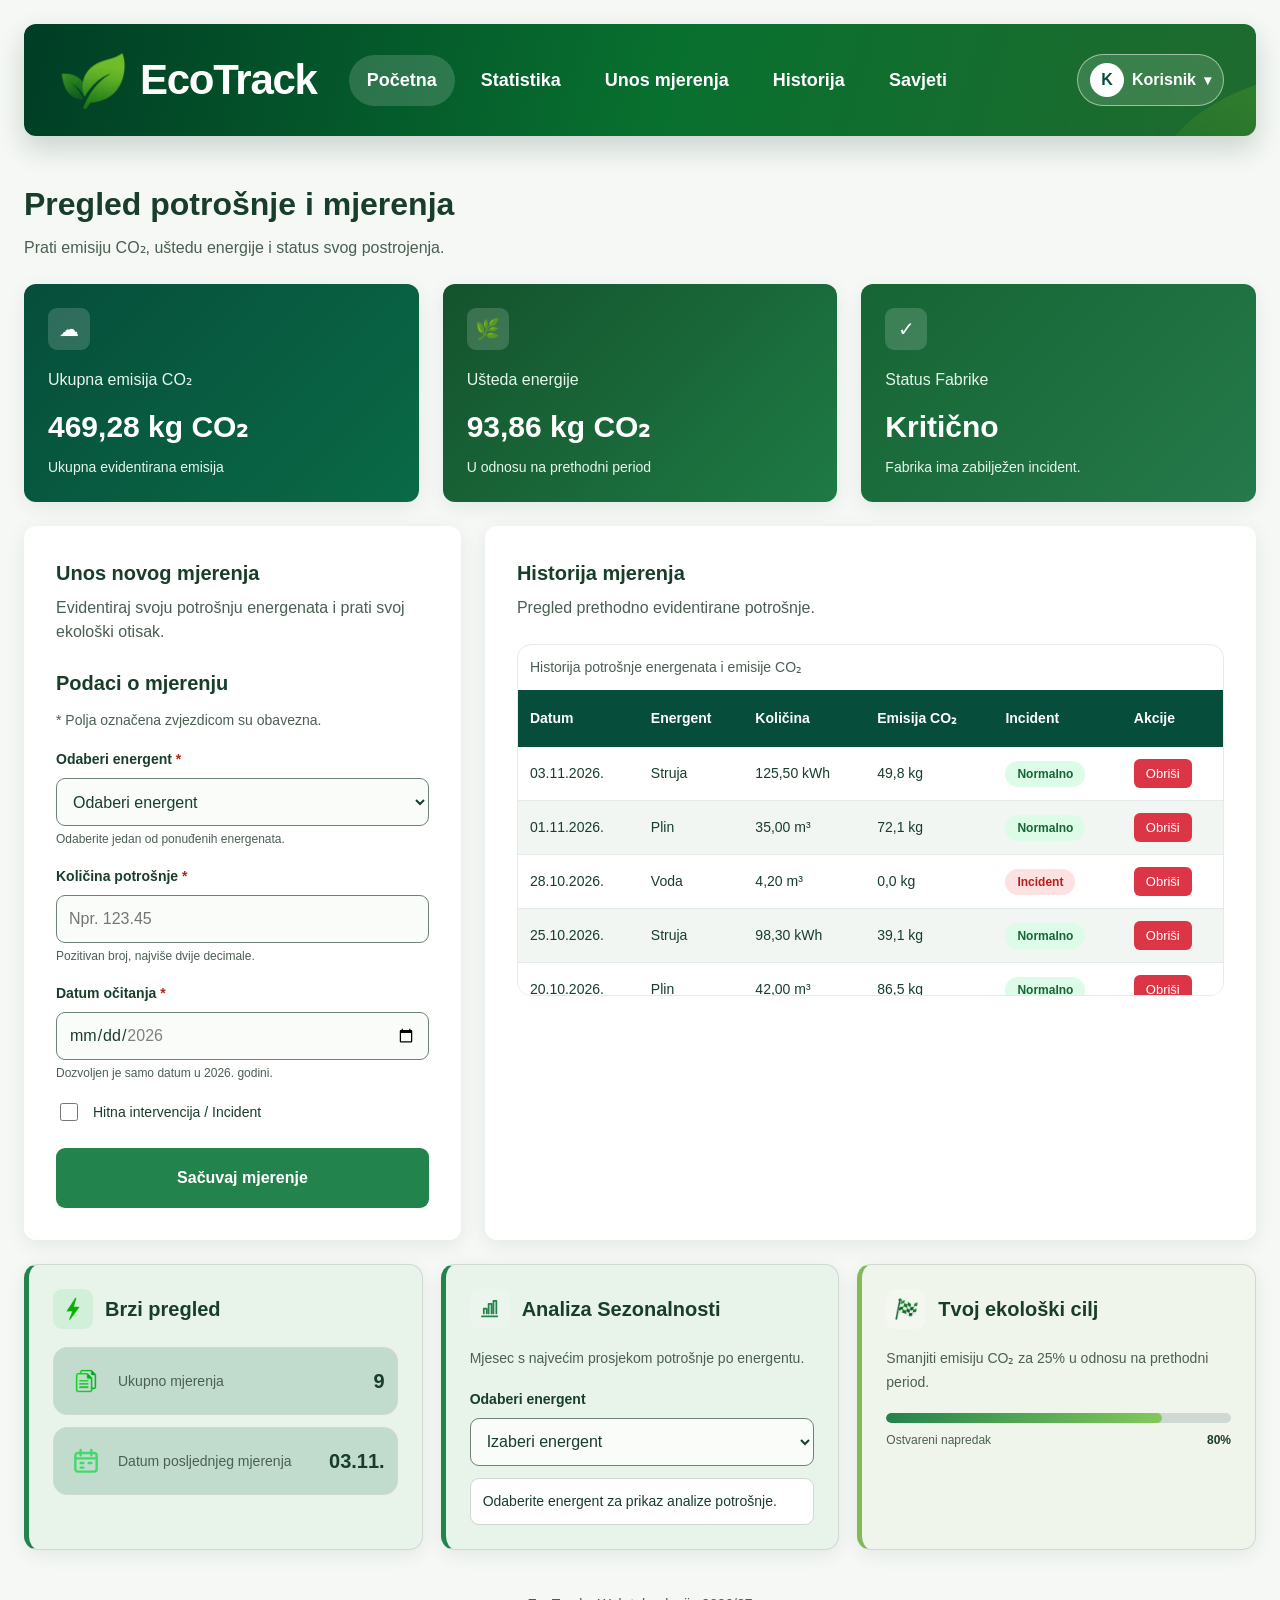
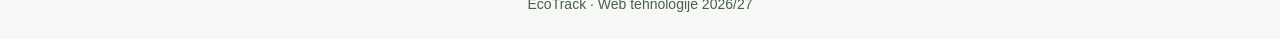
==== commit fa13a90f: "Dodane promjene footera u stranici" ====
--- a/index.html
+++ b/index.html
@@ -346,7 +346,7 @@
 
 
     <footer class="site-footer">
-        <p>EcoTrack · Web tehnologije 2026/27 · Spirala 1</p>
+        <p>EcoTrack · Web tehnologije 2026/27 </p>
     </footer>
 
 <script defer src="js/Evidencija.js"></script>
